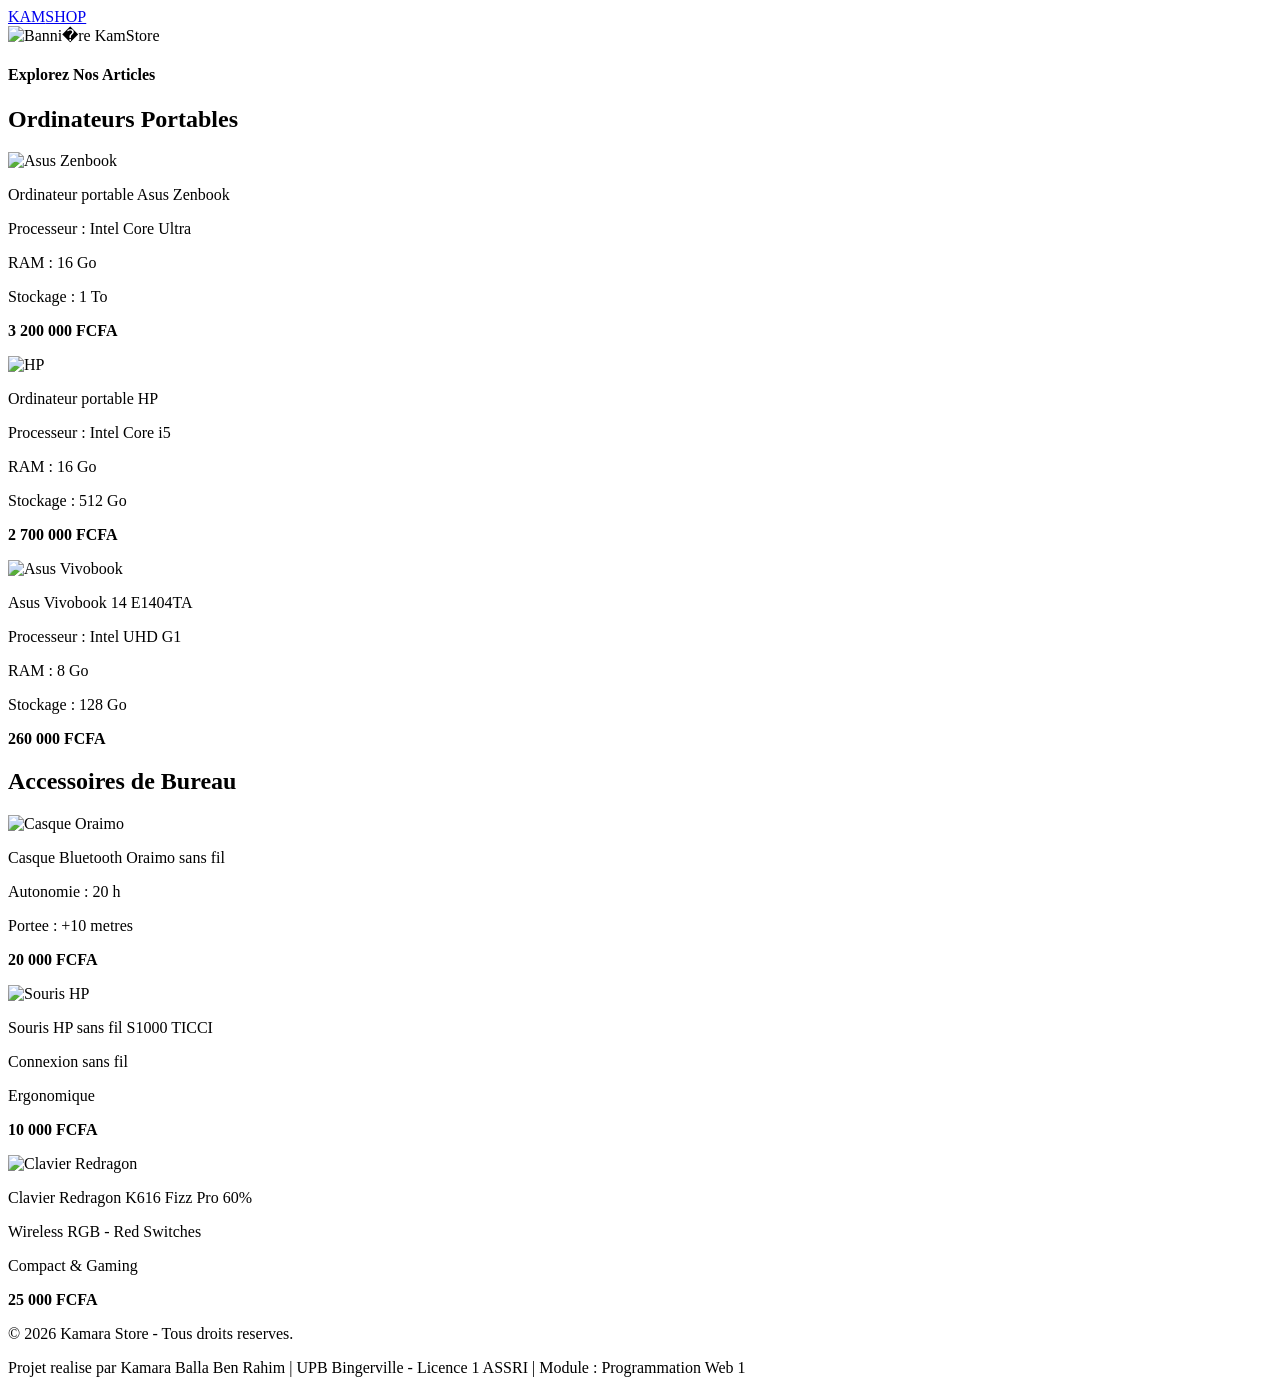
==== index.html @ 4b2f730e "Add files via upload" ====
<!DOCTYPE html>
<html lang="fr">
<head>
  <meta charset="UTF-8">
  <meta name="viewport" content="width=device-width, initial-scale=1.0">
  <title>KamShop - Boutique</title>
  <link rel="stylesheet" href="styles.css">
</head>
<body>

  <!-- ===== HEADER NAVIGATION ===== -->
  <header class="site-header">
    <div class="header-inner">
      <a href="index.html" class="logo">KAM<span>SHOP</span></a>
  </header>

  <!-- ===== CONTENU BOUTIQUE ===== -->
  <main class="boutique-main">

    <!-- Banniere -->
    <div class="boutique-banner">
      <img class="site-banner" src="image_Web/image_1780886986928.jpeg" alt="Banni�re KamStore">
    </div>

    <!-- Titre -->
    <div class="section-title">
      <h4>Explorez Nos Articles</h4>
    </div>

    <!-- ======= ORDINATEURS PORTABLES ======= -->
    <h2 class="categorie-titre">Ordinateurs Portables</h2>
    <div class="produits-grille">

      <div class="product-card">
        <img class="product-img" src="image_Web/IMG_20260606_190336_857@490558056.jpg" alt="Asus Zenbook">
        <div class="product-info">
          <p>Ordinateur portable Asus Zenbook</p>
          <p>Processeur : Intel Core Ultra</p>
          <p>RAM : 16 Go</p>
          <p>Stockage : 1 To</p>
          <p><strong>3 200 000 FCFA</strong></p>
        </div>
      </div>

      <div class="product-card">
        <img class="product-img" src="image_Web/IMG_20260606_190315_597@143045090.jpg" alt="HP">
        <div class="product-info">
          <p>Ordinateur portable HP</p>
          <p>Processeur : Intel Core i5</p>
          <p>RAM : 16 Go</p>
          <p>Stockage : 512 Go</p>
          <p><strong>2 700 000 FCFA</strong></p>
        </div>
      </div>

      <div class="product-card">
        <img class="product-img" src="image_Web/temp_Screenshot_20260607-181323.jpg" alt="Asus Vivobook">
        <div class="product-info">
          <p>Asus Vivobook 14 E1404TA</p>
          <p>Processeur : Intel UHD G1</p>
          <p>RAM : 8 Go</p>
          <p>Stockage : 128 Go</p>
          <p><strong>260 000 FCFA</strong></p>
        </div>
      </div>

    </div>

    <!-- ======= ACCESSOIRES ======= -->
    <h2 class="categorie-titre"> Accessoires de Bureau</h2>
    <div class="produits-grille">

      <div class="product-card">
        <img class="product-img" src="image_Web/Capture d'écran 2026-06-07 195706.png" alt="Casque Oraimo">
        <div class="product-info">
          <p>Casque Bluetooth Oraimo sans fil</p>
          <p>Autonomie : 20 h</p>
          <p>Portee : +10 metres</p>
          <p><strong>20 000 FCFA</strong></p>
        </div>
      </div>

      <div class="product-card">
        <img class="product-img" src="image_Web/IMG_20260606_190534_697@-1148926494.jpg" alt="Souris HP">
        <div class="product-info">
          <p>Souris HP sans fil S1000 TICCI</p>
          <p>Connexion sans fil</p>
          <p>Ergonomique</p>
          <p><strong>10 000 FCFA</strong></p>
        </div>
      </div>

      <div class="product-card">
        <img class="product-img" src="image_Web/IMG_20260606_190400_929@-1953564628.jpg" alt="Clavier Redragon">
        <div class="product-info">
          <p>Clavier Redragon K616 Fizz Pro 60%</p>
          <p>Wireless RGB - Red Switches</p>
          <p>Compact & Gaming</p>
          <p><strong>25 000 FCFA</strong></p>
        </div>
      </div>

    </div>

  </main>

  <!-- ===== FOOTER ===== -->
  <footer class="site-footer">
    <p>&copy; 2026 Kamara Store - Tous droits reserves.</p>
    <p>Projet realise par Kamara Balla Ben Rahim | UPB Bingerville - Licence 1 ASSRI | Module : Programmation Web 1</p>
  </footer>

</body>
</html>
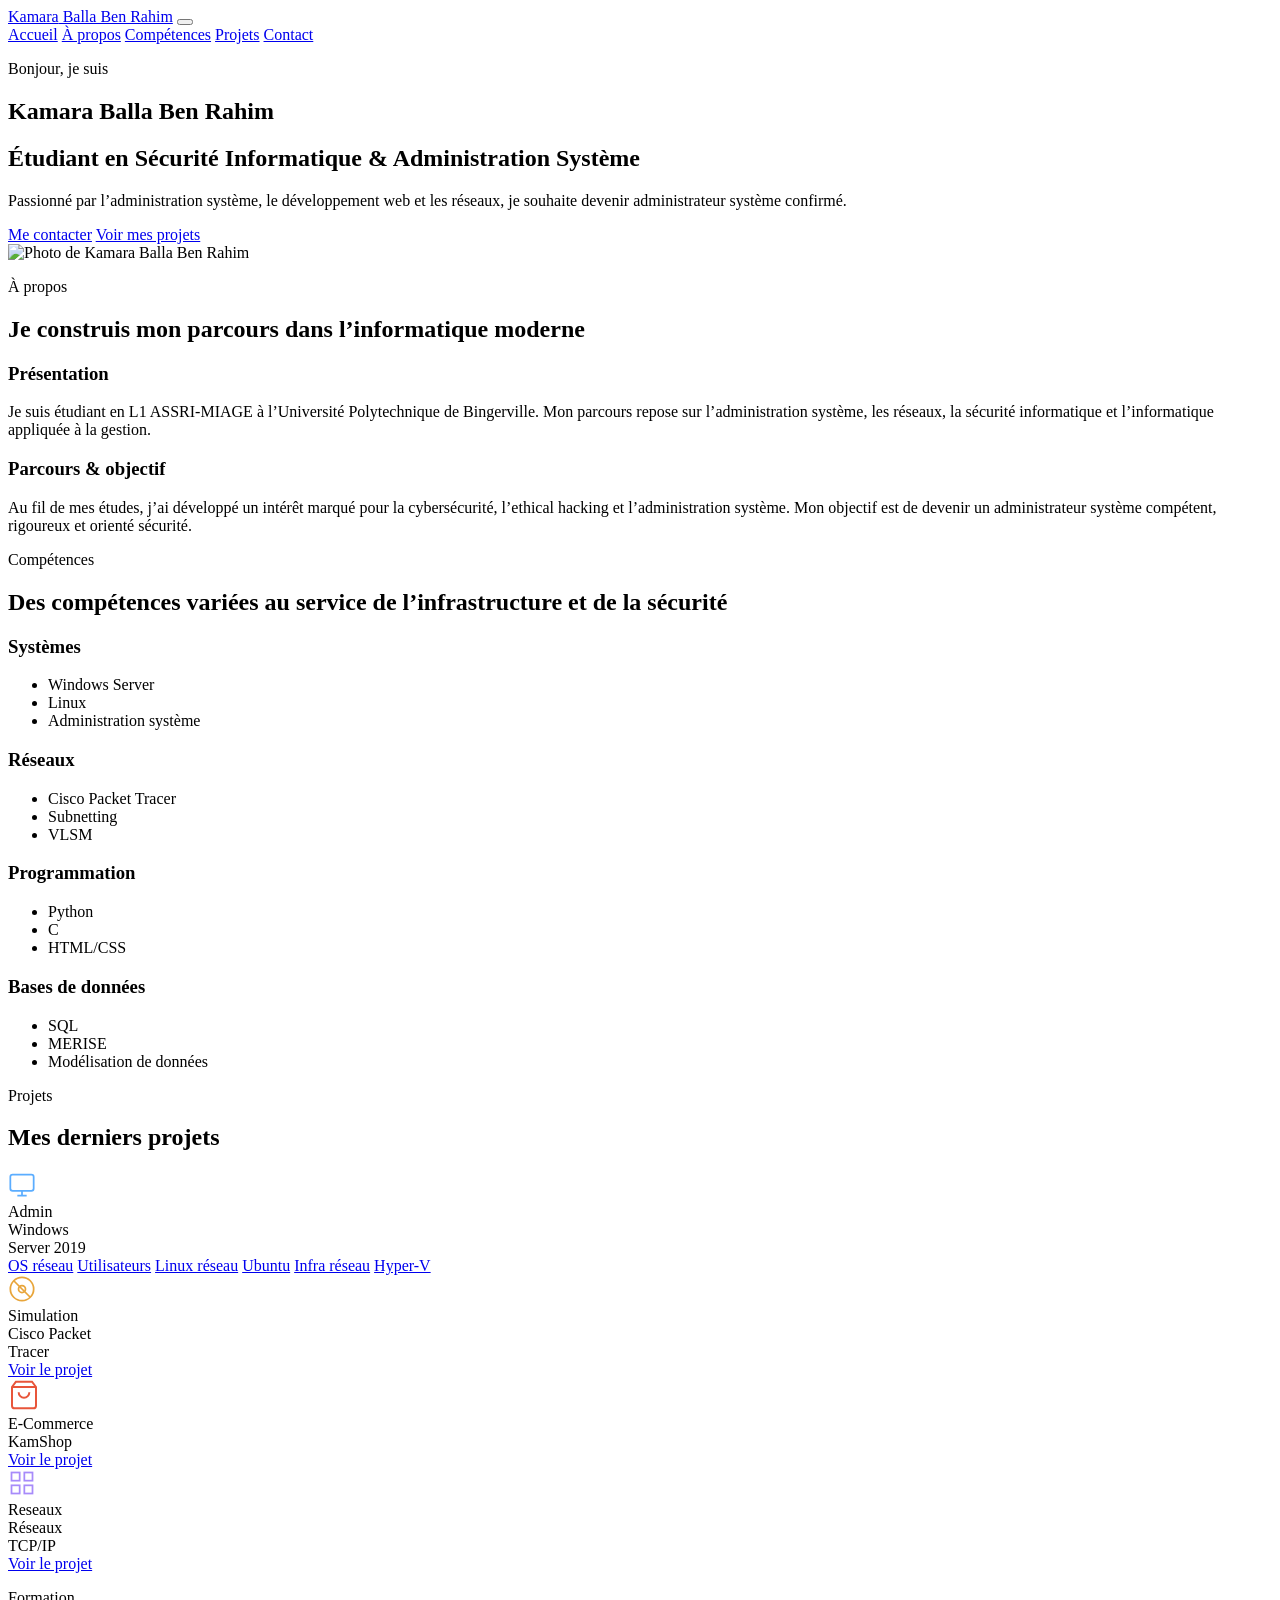
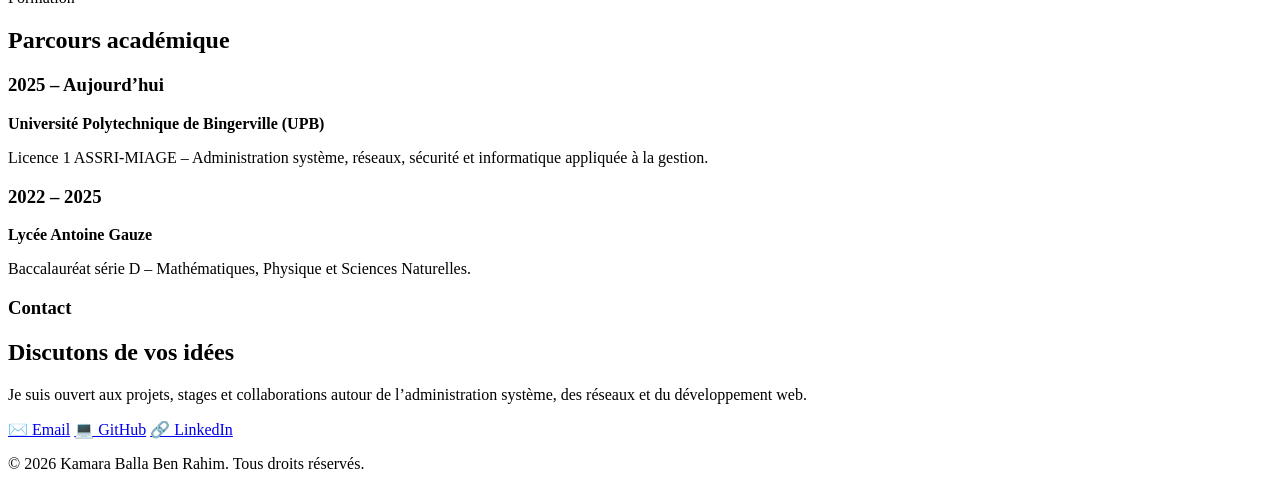
==== commit 84497282: "Add files via upload" ====
--- a/index.html
+++ b/index.html
@@ -1,114 +1,277 @@
 <!DOCTYPE html>
 <html lang="fr">
-<head>
-  <meta charset="UTF-8">
-  <meta name="viewport" content="width=device-width, initial-scale=1.0">
-  <title>KamShop - Boutique</title>
-  <link rel="stylesheet" href="styles.css">
-</head>
-<body>
-
-  <!-- ===== HEADER NAVIGATION ===== -->
-  <header class="site-header">
-    <div class="header-inner">
-      <a href="index.html" class="logo">KAM<span>SHOP</span></a>
-  </header>
-
-  <!-- ===== CONTENU BOUTIQUE ===== -->
-  <main class="boutique-main">
-
-    <!-- Banniere -->
-    <div class="boutique-banner">
-      <img class="site-banner" src="image_Web/image_1780886986928.jpeg" alt="Banni�re KamStore">
-    </div>
-
-    <!-- Titre -->
-    <div class="section-title">
-      <h4>Explorez Nos Articles</h4>
-    </div>
-
-    <!-- ======= ORDINATEURS PORTABLES ======= -->
-    <h2 class="categorie-titre">Ordinateurs Portables</h2>
-    <div class="produits-grille">
-
-      <div class="product-card">
-        <img class="product-img" src="image_Web/IMG_20260606_190336_857@490558056.jpg" alt="Asus Zenbook">
-        <div class="product-info">
-          <p>Ordinateur portable Asus Zenbook</p>
-          <p>Processeur : Intel Core Ultra</p>
-          <p>RAM : 16 Go</p>
-          <p>Stockage : 1 To</p>
-          <p><strong>3 200 000 FCFA</strong></p>
-        </div>
+  <head>
+    <meta charset="UTF-8" />
+    <meta name="viewport" content="width=device-width, initial-scale=1.0" />
+    <title>Kamara Balla Ben Rahim | Portfolio</title>
+    <meta name="description" content="Portfolio personnel de Kamara Balla Ben Rahim, étudiant en administration système, réseaux et cybersécurité." />
+    <link rel="preconnect" href="https://fonts.googleapis.com" />
+    <link rel="preconnect" href="https://fonts.gstatic.com" crossorigin />
+    <link href="https://fonts.googleapis.com/css2?family=Inter:wght@400;500;600;700;800&display=swap" rel="stylesheet" />
+    <link rel="stylesheet" href="portfolio.css" />
+  </head>
+  <body>
+    <header class="site-header">
+      <div class="container nav-wrapper">
+        <a href="#home" class="logo">Kamara<span> Balla Ben Rahim</span></a>
+        <button class="menu-toggle" aria-label="Ouvrir le menu" aria-expanded="false">
+          <span></span>
+          <span></span>
+          <span></span>
+        </button>
+        <nav class="site-nav">
+          <a href="#accueil">Accueil</a>
+          <a href="#about">À propos</a>
+          <a href="#skills">Compétences</a>
+          <a href="#projets">Projets</a>
+          <a href="#contact">Contact</a>
+        </nav>
       </div>
-
-      <div class="product-card">
-        <img class="product-img" src="image_Web/IMG_20260606_190315_597@143045090.jpg" alt="HP">
-        <div class="product-info">
-          <p>Ordinateur portable HP</p>
-          <p>Processeur : Intel Core i5</p>
-          <p>RAM : 16 Go</p>
-          <p>Stockage : 512 Go</p>
-          <p><strong>2 700 000 FCFA</strong></p>
-        </div>
+    </header>
+
+    <main id="home">
+      <section class="hero" id="accueil">
+        <div class="container hero-grid">
+          <div class="hero-content reveal">
+            <p class="hero-kicker">Bonjour, je suis</p>
+            <h1>Kamara Balla Ben Rahim</h1>
+            <h2>Étudiant en Sécurité Informatique &amp; Administration Système</h2>
+            <p class="hero-text">
+              Passionné par l’administration système, le développement web et les réseaux, je souhaite devenir administrateur système confirmé.
+            </p>
+            <div class="hero-actions">
+              <a href="#contact" class="btn btn-primary">Me contacter</a>
+              <a href="#projets" class="btn btn-secondary">Voir mes projets</a>
+            </div>
+          </div>
+
+          <div class="hero-visual reveal">
+            <img src="image_Web/kamara.png" alt="Photo de Kamara Balla Ben Rahim" class="hero-photo" />
+          </div>
+        </div>
+      </section>
+
+      <section id="about" class="section">
+        <div class="container">
+          <div class="section-heading reveal">
+            <p class="section-label">À propos</p>
+            <h2>Je construis mon parcours dans l’informatique moderne</h2>
+          </div>
+          <div class="about-grid">
+            <div class="about-card reveal">
+              <h3>Présentation</h3>
+              <p>
+                Je suis étudiant en L1 ASSRI-MIAGE à l’Université Polytechnique de Bingerville. Mon parcours repose sur l’administration système, les réseaux, la sécurité informatique et l’informatique appliquée à la gestion.
+              </p>
+            </div>
+            <div class="about-card reveal">
+              <h3>Parcours & objectif</h3>
+              <p>
+                Au fil de mes études, j’ai développé un intérêt marqué pour la cybersécurité, l’ethical hacking et l’administration système. Mon objectif est de devenir un administrateur système compétent, rigoureux et orienté sécurité.
+              </p>
+            </div>
+          </div>
+        </div>
+      </section>
+
+      <section id="skills" class="section section-alt">
+        <div class="container">
+          <div class="section-heading reveal">
+            <p class="section-label">Compétences</p>
+            <h2>Des compétences variées au service de l’infrastructure et de la sécurité</h2>
+          </div>
+
+          <div class="skills-grid">
+            <article class="skill-card reveal">
+              <h3>Systèmes</h3>
+              <ul>
+                <li>Windows Server</li>
+                <li>Linux</li>
+                <li>Administration système</li>
+              </ul>
+            </article>
+
+            <article class="skill-card reveal">
+              <h3>Réseaux</h3>
+              <ul>
+                <li>Cisco Packet Tracer</li>
+                <li>Subnetting</li>
+                <li>VLSM</li>
+              </ul>
+            </article>
+
+            <article class="skill-card reveal">
+              <h3>Programmation</h3>
+              <ul>
+                <li>Python</li>
+                <li>C</li>
+                <li>HTML/CSS</li>
+              </ul>
+            </article>
+
+            <article class="skill-card reveal">
+              <h3>Bases de données</h3>
+              <ul>
+                <li>SQL</li>
+                <li>MERISE</li>
+                <li>Modélisation de données</li>
+              </ul>
+            </article>
+          </div>
+        </div>
+      </section>
+
+      <section id="projets" class="section-projects">
+        <div class="container">
+          <div class="section-heading reveal">
+            <p class="section-label">Projets</p>
+            <h2>Mes derniers projets</h2>
+          </div>
+
+          <div class="phones-row reveal">
+            <div class="phone-mockup phone-sm">
+              <div class="phone-inner phone-bg-1">
+                <div class="phone-screen-content">
+                  <div class="screen-icon">
+                    <svg width="28" height="28" viewBox="0 0 24 24" fill="none" stroke="#5badff" stroke-width="1.5"><rect x="2" y="3" width="20" height="14" rx="2"/><path d="M8 21h8M12 17v4"/></svg>
+                  </div>
+                  <div class="screen-lines">
+                    <div class="screen-line w80"></div>
+                    <div class="screen-line w60"></div>
+                    <div class="screen-line w70"></div>
+                  </div>
+                </div>
+                <div class="phone-label">
+                  <span class="phone-tag">Admin</span>
+                  <div class="phone-title">Windows<br/>Server 2019</div>
+                  <div class="project-links">
+                    <a href=".vscode/Automatiser l'instalation d'une OS sur le reseau.pdf" target="_blank" rel="noopener noreferrer">OS réseau</a>
+                    <a href=".vscode/Gestion des utilisateurs et des groupes..pdf" target="_blank" rel="noopener noreferrer">Utilisateurs</a>
+                    <a href=".vscode/Gestion du Réseau, Connectivité et Automatisation sous Linux.pdf" target="_blank" rel="noopener noreferrer">Linux réseau</a>
+                    <a href=".vscode/Mise en place des processus et services systèmes avec Ubuntu.pdf" target="_blank" rel="noopener noreferrer">Ubuntu</a>
+                    <a href=".vscode/Mise en place et administration d’une infrastructure réseau.pdf" target="_blank" rel="noopener noreferrer">Infra réseau</a>
+                    <a href=".vscode/Rôle et Configuration Hyper-V.pdf" target="_blank" rel="noopener noreferrer">Hyper-V</a>
+                  </div>
+                </div>
+              </div>
+            </div>
+
+            <div class="phone-mockup phone-md">
+              <div class="phone-inner phone-bg-2">
+                <div class="phone-screen-content">
+                  <div class="screen-icon">
+                    <svg width="28" height="28" viewBox="0 0 24 24" fill="none" stroke="#e8a53a" stroke-width="1.5"><circle cx="12" cy="12" r="10"/><path d="M4.93 4.93l14.14 14.14"/><circle cx="12" cy="12" r="3"/></svg>
+                  </div>
+                  <div class="screen-lines">
+                    <div class="screen-line w70"></div>
+                    <div class="screen-line w50"></div>
+                    <div class="screen-line w80"></div>
+                  </div>
+                </div>
+                <div class="phone-label">
+                  <span class="phone-tag">Simulation</span>
+                  <div class="phone-title">Cisco Packet<br/>Tracer</div>
+                  <div class="project-links">
+                    <a href=".vscode/PROJET DE SIMULATION.pkt" target="_blank" rel="noopener noreferrer">Voir le projet</a>
+                  </div>
+                </div>
+              </div>
+            </div>
+
+            <div class="phone-mockup phone-lg">
+              <div class="phone-inner phone-bg-3">
+                <div class="phone-screen-content">
+                  <div class="screen-icon">
+                    <svg width="32" height="32" viewBox="0 0 24 24" fill="none" stroke="#e8553a" stroke-width="1.5"><path d="M6 2L3 6v14a2 2 0 002 2h14a2 2 0 002-2V6l-3-4z"/><line x1="3" y1="6" x2="21" y2="6"/><path d="M16 10a4 4 0 01-8 0"/></svg>
+                  </div>
+                  <div class="screen-lines">
+                    <div class="screen-line w90"></div>
+                    <div class="screen-line w60"></div>
+                    <div class="screen-line w75"></div>
+                    <div class="screen-line w50"></div>
+                  </div>
+                </div>
+                <div class="phone-label">
+                  <span class="phone-tag">E-Commerce</span>
+                  <div class="phone-title">KamShop</div>
+                  <div class="project-links">
+                    <a href="index.html" target="_blank" rel="noopener noreferrer">Voir le projet</a>
+                  </div>
+                </div>
+              </div>
+            </div>
+
+            <div class="phone-mockup phone-md">
+              <div class="phone-inner phone-bg-4">
+                <div class="phone-screen-content">
+                  <div class="screen-icon">
+                    <svg width="28" height="28" viewBox="0 0 24 24" fill="none" stroke="#a78bfa" stroke-width="1.5"><rect x="3" y="3" width="7" height="7"/><rect x="14" y="3" width="7" height="7"/><rect x="14" y="14" width="7" height="7"/><rect x="3" y="14" width="7" height="7"/></svg>
+                  </div>
+                  <div class="screen-lines">
+                    <div class="screen-line w65"></div>
+                    <div class="screen-line w80"></div>
+                    <div class="screen-line w45"></div>
+                  </div>
+                </div>
+                <div class="phone-label">
+                  <span class="phone-tag">Reseaux</span>
+                  <div class="phone-title">Réseaux<br/>TCP/IP</div>
+                  <div class="project-links">
+                    <a href=".vscode/construction d'un resau LAN avec TCP-IP.pdf" target="_blank" rel="noopener noreferrer">Voir le projet</a>
+                  </div>
+                </div>
+              </div>
+            </div>
+          </div>
+        </div>
+      </section>
+
+      <section id="education" class="section section-alt">
+        <div class="container">
+          <div class="section-heading reveal">
+            <p class="section-label">Formation</p>
+            <h2>Parcours académique</h2>
+          </div>
+
+          <div class="timeline reveal">
+            <div class="timeline-item">
+              <h3>2025 – Aujourd’hui</h3>
+              <p><strong>Université Polytechnique de Bingerville (UPB)</strong></p>
+              <p>Licence 1 ASSRI-MIAGE – Administration système, réseaux, sécurité et informatique appliquée à la gestion.</p>
+            </div>
+            <div class="timeline-item">
+              <h3>2022 – 2025</h3>
+              <p><strong>Lycée Antoine Gauze</strong></p>
+              <p>Baccalauréat série D – Mathématiques, Physique et Sciences Naturelles.</p>
+            </div>
+          </div>
+        </div>
+      </section>
+
+      <section id="contact" class="section">
+        <div class="container">
+          <h3 class="contact-title">Contact</h3>
+          <div class="contact-card reveal">
+            <h2>Discutons de vos idées</h2>
+            <p>
+              Je suis ouvert aux projets, stages et collaborations autour de l’administration système, des réseaux et du développement web.
+            </p>
+            <div class="contact-pill-group">
+              <a href="mailto:kamaraballa5666@gmail.com" class="contact-pill">✉️ Email</a>
+              <a href="https://github.com/" target="_blank" rel="noopener noreferrer" class="contact-pill">💻 GitHub</a>
+              <a href="https://www.linkedin.com/" target="_blank" rel="noopener noreferrer" class="contact-pill">🔗 LinkedIn</a>
+            </div>
+          </div>
+        </div>
+      </section>
+    </main>
+
+    <footer class="site-footer">
+      <div class="container footer-content">
+        <p>© 2026 Kamara Balla Ben Rahim. Tous droits réservés.</p>
       </div>
-
-      <div class="product-card">
-        <img class="product-img" src="image_Web/temp_Screenshot_20260607-181323.jpg" alt="Asus Vivobook">
-        <div class="product-info">
-          <p>Asus Vivobook 14 E1404TA</p>
-          <p>Processeur : Intel UHD G1</p>
-          <p>RAM : 8 Go</p>
-          <p>Stockage : 128 Go</p>
-          <p><strong>260 000 FCFA</strong></p>
-        </div>
-      </div>
-
-    </div>
-
-    <!-- ======= ACCESSOIRES ======= -->
-    <h2 class="categorie-titre"> Accessoires de Bureau</h2>
-    <div class="produits-grille">
-
-      <div class="product-card">
-        <img class="product-img" src="image_Web/Capture d'écran 2026-06-07 195706.png" alt="Casque Oraimo">
-        <div class="product-info">
-          <p>Casque Bluetooth Oraimo sans fil</p>
-          <p>Autonomie : 20 h</p>
-          <p>Portee : +10 metres</p>
-          <p><strong>20 000 FCFA</strong></p>
-        </div>
-      </div>
-
-      <div class="product-card">
-        <img class="product-img" src="image_Web/IMG_20260606_190534_697@-1148926494.jpg" alt="Souris HP">
-        <div class="product-info">
-          <p>Souris HP sans fil S1000 TICCI</p>
-          <p>Connexion sans fil</p>
-          <p>Ergonomique</p>
-          <p><strong>10 000 FCFA</strong></p>
-        </div>
-      </div>
-
-      <div class="product-card">
-        <img class="product-img" src="image_Web/IMG_20260606_190400_929@-1953564628.jpg" alt="Clavier Redragon">
-        <div class="product-info">
-          <p>Clavier Redragon K616 Fizz Pro 60%</p>
-          <p>Wireless RGB - Red Switches</p>
-          <p>Compact & Gaming</p>
-          <p><strong>25 000 FCFA</strong></p>
-        </div>
-      </div>
-
-    </div>
-
-  </main>
-
-  <!-- ===== FOOTER ===== -->
-  <footer class="site-footer">
-    <p>&copy; 2026 Kamara Store - Tous droits reserves.</p>
-    <p>Projet realise par Kamara Balla Ben Rahim | UPB Bingerville - Licence 1 ASSRI | Module : Programmation Web 1</p>
-  </footer>
-
-</body>
-</html>+    </footer>
+
+    <script src="portfolio.js"></script>
+  </body>
+</html>
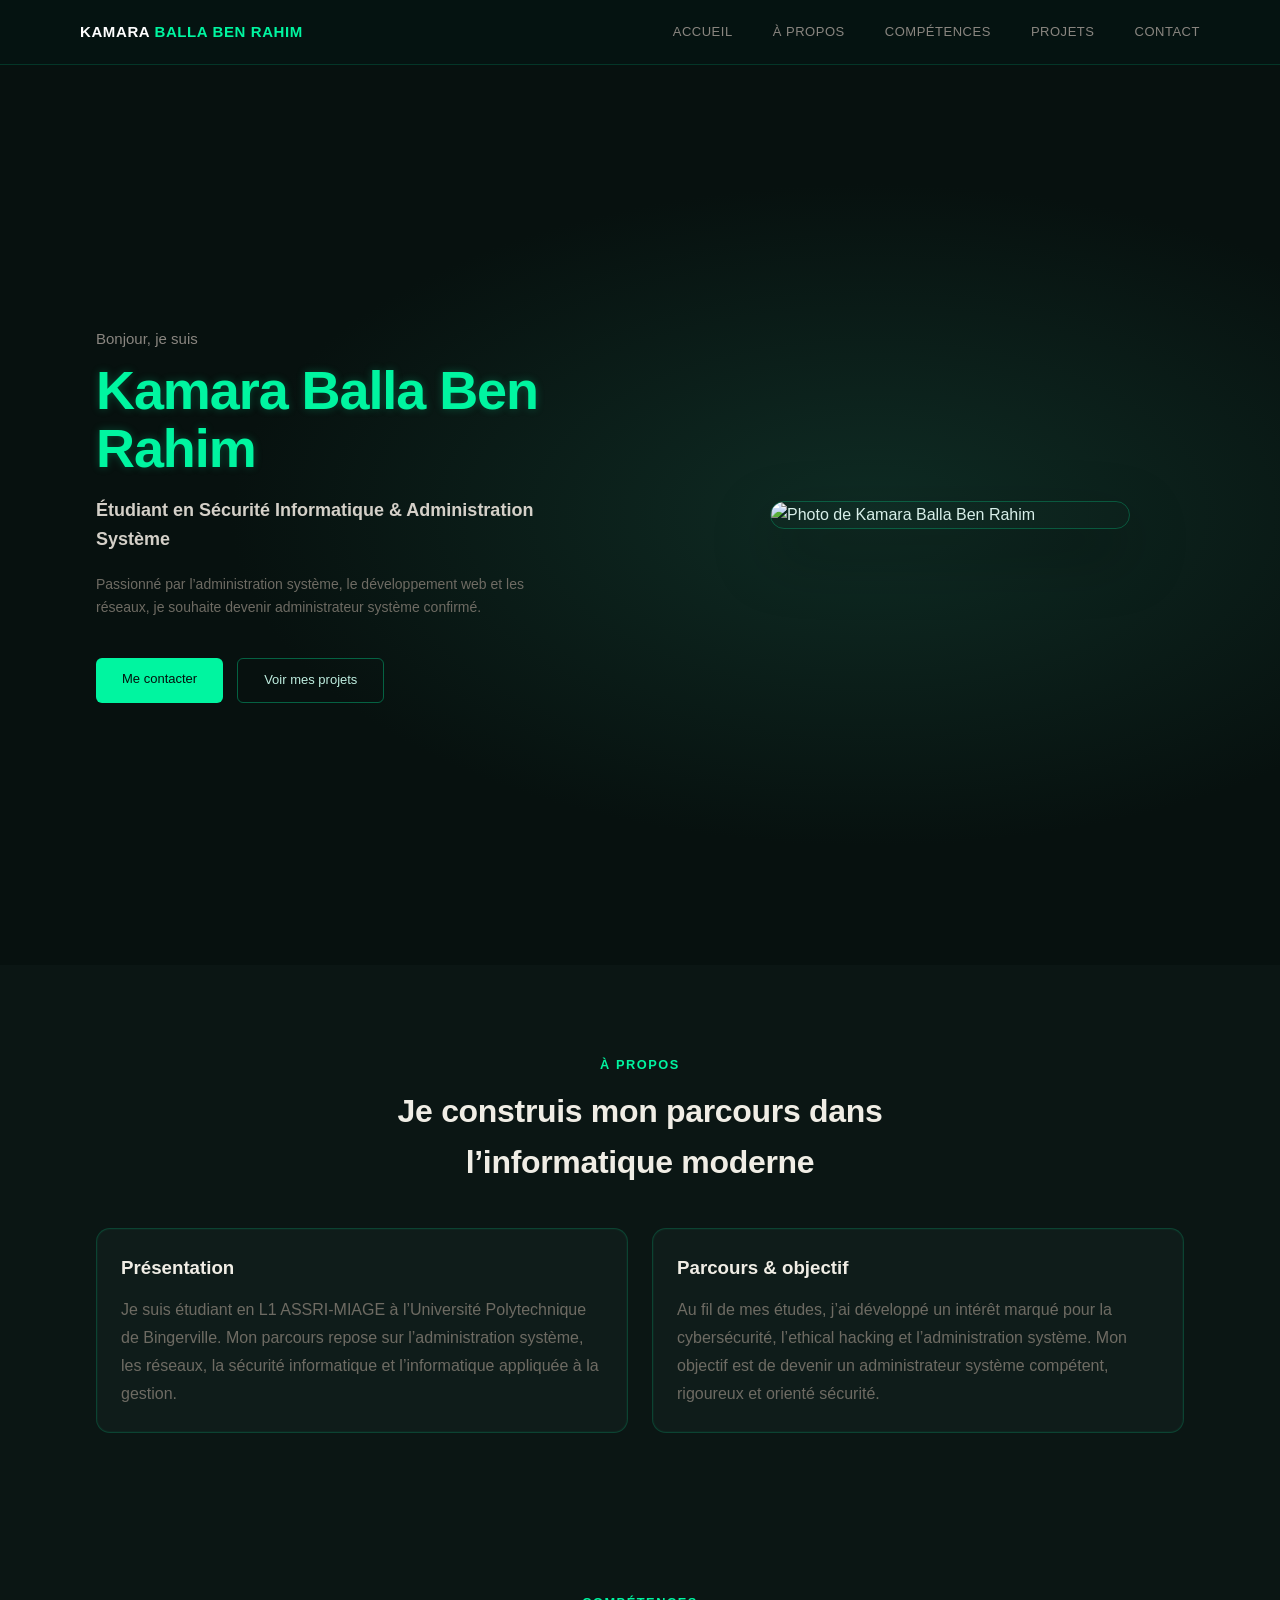
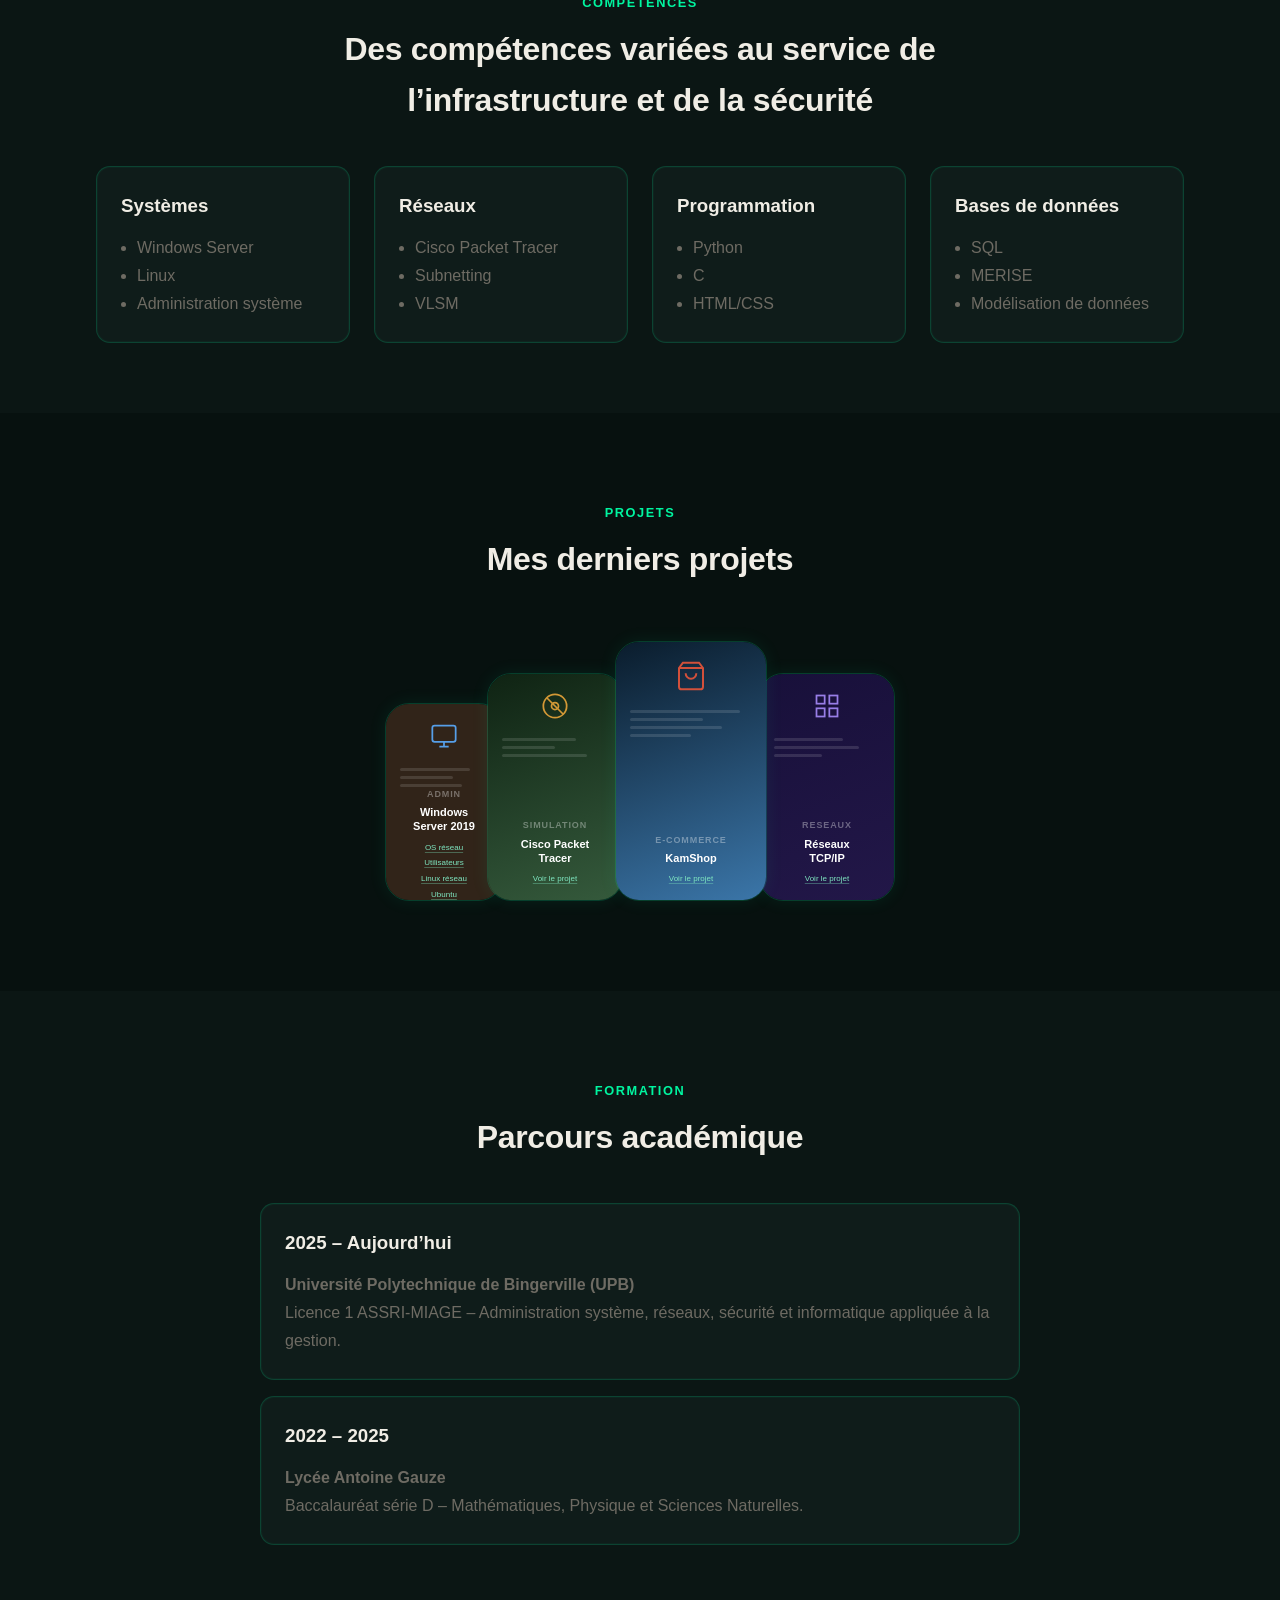
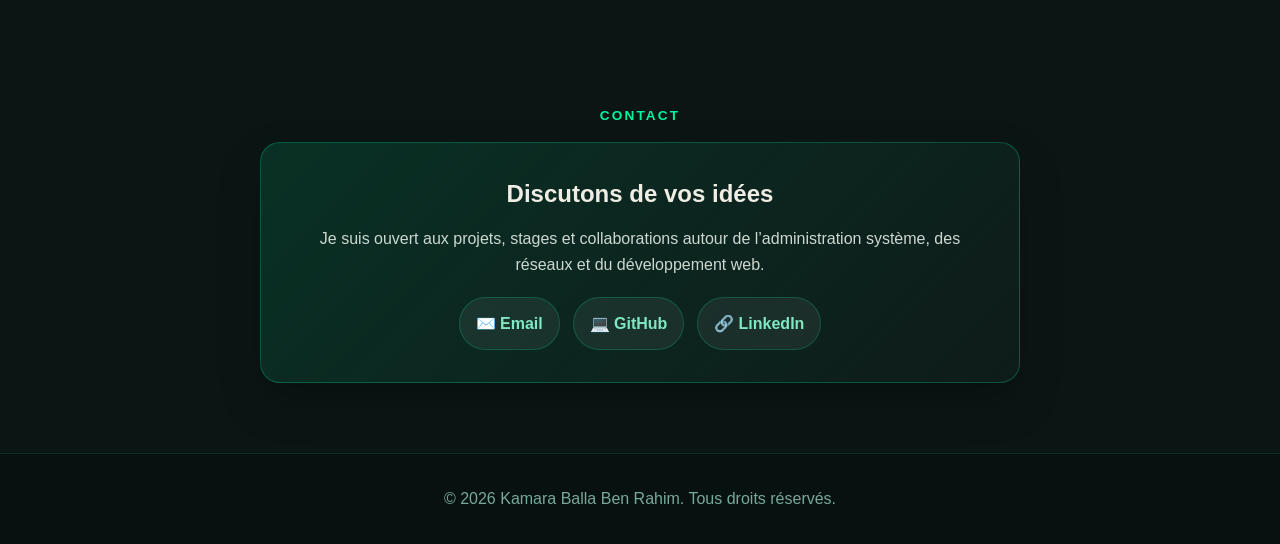
==== commit 010785e2: "Add files via upload" ====
--- a/index.html
+++ b/index.html
@@ -8,7 +8,7 @@
     <link rel="preconnect" href="https://fonts.googleapis.com" />
     <link rel="preconnect" href="https://fonts.gstatic.com" crossorigin />
     <link href="https://fonts.googleapis.com/css2?family=Inter:wght@400;500;600;700;800&display=swap" rel="stylesheet" />
-    <link rel="stylesheet" href="portfolio.css" />
+    <link rel="stylesheet" href="styles.css" />
   </head>
   <body>
     <header class="site-header">
@@ -46,7 +46,7 @@
           </div>
 
           <div class="hero-visual reveal">
-            <img src="image_Web/kamara.png" alt="Photo de Kamara Balla Ben Rahim" class="hero-photo" />
+            <img src="./image_Web/kamara.png" alt="Photo de Kamara Balla Ben Rahim" class="hero-photo" />
           </div>
         </div>
       </section>
@@ -145,12 +145,11 @@
                   <span class="phone-tag">Admin</span>
                   <div class="phone-title">Windows<br/>Server 2019</div>
                   <div class="project-links">
-                    <a href=".vscode/Automatiser l'instalation d'une OS sur le reseau.pdf" target="_blank" rel="noopener noreferrer">OS réseau</a>
-                    <a href=".vscode/Gestion des utilisateurs et des groupes..pdf" target="_blank" rel="noopener noreferrer">Utilisateurs</a>
-                    <a href=".vscode/Gestion du Réseau, Connectivité et Automatisation sous Linux.pdf" target="_blank" rel="noopener noreferrer">Linux réseau</a>
-                    <a href=".vscode/Mise en place des processus et services systèmes avec Ubuntu.pdf" target="_blank" rel="noopener noreferrer">Ubuntu</a>
-                    <a href=".vscode/Mise en place et administration d’une infrastructure réseau.pdf" target="_blank" rel="noopener noreferrer">Infra réseau</a>
-                    <a href=".vscode/Rôle et Configuration Hyper-V.pdf" target="_blank" rel="noopener noreferrer">Hyper-V</a>
+                    <a href="./Automatiser l'instalation d'une OS sur le reseau.pdf" target="_blank" rel="noopener noreferrer">OS réseau</a>
+                    <a href="./construction d'un resau LAN avec TCP-IP.pdf" target="_blank" rel="noopener noreferrer">Utilisateurs</a>
+                    <a href="./Gestion du Réseau, Connectivité et Automatisation sous Linux.pdf" target="_blank" rel="noopener noreferrer">Linux réseau</a>
+                    <a href="./Mise en place des processus et services systèmes avec Ubuntu.pdf" target="_blank" rel="noopener noreferrer">Ubuntu</a>" target="_blank" rel="noopener noreferrer">Infra réseau</a>
+                    <a href="./Rôle et Configuration Hyper-V.pdf" target="_blank" rel="noopener noreferrer">Hyper-V</a>
                   </div>
                 </div>
               </div>
@@ -195,7 +194,7 @@
                   <span class="phone-tag">E-Commerce</span>
                   <div class="phone-title">KamShop</div>
                   <div class="project-links">
-                    <a href="index.html" target="_blank" rel="noopener noreferrer">Voir le projet</a>
+                    <a href="web.html" target="_blank" rel="noopener noreferrer">Voir le projet</a>
                   </div>
                 </div>
               </div>
@@ -217,7 +216,7 @@
                   <span class="phone-tag">Reseaux</span>
                   <div class="phone-title">Réseaux<br/>TCP/IP</div>
                   <div class="project-links">
-                    <a href=".vscode/construction d'un resau LAN avec TCP-IP.pdf" target="_blank" rel="noopener noreferrer">Voir le projet</a>
+                    <a href="Mise en place et administration d’une infrastructure réseau.pdf" target="_blank" rel="noopener noreferrer">Voir le projet</a>
                   </div>
                 </div>
               </div>
--- a/styles.css
+++ b/styles.css
@@ -0,0 +1,552 @@
+* {
+  box-sizing: border-box;
+  margin: 0;
+  padding: 0;
+}
+
+html {
+  scroll-behavior: smooth;
+}
+
+body {
+  font-family: 'Inter', sans-serif;
+  background: #07110f;
+  color: #d8efe9;
+  line-height: 1.6;
+}
+
+a {
+  text-decoration: none;
+  color: inherit;
+}
+
+img {
+  max-width: 100%;
+  display: block;
+}
+
+.container {
+  width: min(1120px, calc(100% - 2rem));
+  margin: 0 auto;
+}
+
+.site-header {
+  position: sticky;
+  top: 0;
+  z-index: 100;
+  display: flex;
+  justify-content: center;
+  padding: 20px 0;
+  background: rgba(6, 20, 18, 0.92);
+  backdrop-filter: blur(10px);
+  border-bottom: 1px solid rgba(0, 255, 170, 0.15);
+}
+
+.nav-wrapper {
+  display: flex;
+  justify-content: space-between;
+  align-items: center;
+}
+
+.logo {
+  font-size: 15px;
+  font-weight: 600;
+  letter-spacing: 0.04em;
+  color: #fff;
+  text-transform: uppercase;
+}
+
+.logo span {
+  color: #00f5a0;
+}
+
+.site-nav {
+  display: flex;
+  gap: 40px;
+}
+
+.site-nav a {
+  font-size: 13px;
+  font-weight: 400;
+  color: #8a8680;
+  letter-spacing: 0.04em;
+  text-transform: uppercase;
+  transition: color 0.2s;
+}
+
+.site-nav a:hover {
+  color: #00f5a0;
+}
+
+.menu-toggle {
+  display: none;
+  flex-direction: column;
+  gap: 4px;
+  background: transparent;
+  border: none;
+  cursor: pointer;
+}
+
+.menu-toggle span {
+  width: 24px;
+  height: 2px;
+  background: #fff;
+}
+
+.hero {
+  min-height: 100vh;
+  background: radial-gradient(ellipse at 68% 50%, #0f2c24 0%, #07110f 52%);
+  display: flex;
+  align-items: center;
+  padding: 0 80px;
+  position: relative;
+  overflow: hidden;
+}
+
+.hero-grid {
+  display: grid;
+  grid-template-columns: 1.1fr 0.9fr;
+  gap: 3rem;
+  align-items: center;
+}
+
+.hero-content {
+  max-width: 460px;
+  z-index: 2;
+}
+
+.hero-visual {
+  display: flex;
+  justify-content: center;
+  align-items: center;
+}
+
+.hero-photo {
+  width: min(100%, 360px);
+  border-radius: 24px;
+  border: 1px solid rgba(0, 245, 160, 0.25);
+  box-shadow: 0 25px 60px rgba(0, 0, 0, 0.35);
+  object-fit: cover;
+  transition: transform 0.25s ease, box-shadow 0.25s ease, border-color 0.25s ease;
+}
+
+.hero-photo:hover {
+  transform: translateY(-6px) scale(1.01);
+  border-color: rgba(0, 245, 160, 0.42);
+  box-shadow: 0 20px 40px rgba(0, 0, 0, 0.35), 0 0 18px rgba(0, 245, 160, 0.16);
+}
+
+.hero-kicker {
+  font-size: 15px;
+  color: #8a8680;
+  margin-bottom: 10px;
+  font-weight: 300;
+}
+
+.hero h1 {
+  font-size: 54px;
+  font-weight: 700;
+  line-height: 1.08;
+  color: #00f5a0;
+  margin-bottom: 18px;
+  letter-spacing: -0.02em;
+  text-shadow: 0 0 8px rgba(0, 245, 160, 0.25);
+}
+
+.hero h2 {
+  font-size: 18px;
+  color: #d4d0c8;
+  margin-bottom: 20px;
+}
+
+.hero-text {
+  font-size: 14px;
+  color: #6e6b63;
+  margin-bottom: 40px;
+  font-weight: 300;
+  line-height: 1.6;
+}
+
+.hero-actions {
+  display: flex;
+  gap: 14px;
+}
+
+.btn {
+  display: inline-block;
+  font-size: 13px;
+  font-weight: 500;
+  padding: 11px 26px;
+  border-radius: 6px;
+  transition: transform 0.25s ease, box-shadow 0.25s ease, opacity 0.2s;
+}
+
+.btn:hover {
+  opacity: 0.95;
+  transform: translateY(-3px);
+  box-shadow: 0 10px 20px rgba(0, 245, 160, 0.18);
+}
+
+.btn-primary {
+  background: #00f5a0;
+  color: #03110d;
+}
+
+.btn-secondary {
+  background: transparent;
+  color: #bfeee0;
+  border: 1.5px solid rgba(0, 245, 160, 0.35);
+}
+
+.section {
+  background: #0b1614;
+  padding: 90px 80px 70px;
+  text-align: center;
+}
+
+.section-alt {
+  background: #0b1614;
+}
+
+.section-heading {
+  max-width: 700px;
+  margin: 0 auto 2.5rem;
+}
+
+.section-label {
+  color: #00f5a0;
+  font-weight: 700;
+  text-transform: uppercase;
+  letter-spacing: 0.12em;
+  font-size: 0.8rem;
+  margin-bottom: 0.65rem;
+}
+
+.section-heading h2 {
+  font-size: 32px;
+  font-weight: 600;
+  color: #f0ede5;
+  margin-bottom: 12px;
+  letter-spacing: -0.01em;
+}
+
+.about-grid {
+  display: grid;
+  grid-template-columns: repeat(2, 1fr);
+  gap: 1.5rem;
+}
+
+.about-card,
+.skill-card,
+.timeline-item,
+.contact-form {
+  background: #0f1c1a;
+  border: 1px solid rgba(0, 245, 160, 0.18);
+  border-radius: 14px;
+  padding: 1.5rem;
+  text-align: left;
+  box-shadow: 0 0 0 1px rgba(0, 245, 160, 0.04) inset;
+  transition: transform 0.25s ease, box-shadow 0.25s ease, border-color 0.25s ease;
+}
+
+.about-card:hover,
+.skill-card:hover,
+.timeline-item:hover,
+.contact-form:hover {
+  transform: translateY(-6px);
+  border-color: rgba(0, 245, 160, 0.42);
+  box-shadow: 0 16px 28px rgba(0, 0, 0, 0.28), 0 0 0 1px rgba(0, 245, 160, 0.14) inset;
+}
+
+.about-card h3,
+.skill-card h3,
+.timeline-item h3 {
+  color: #f0ede5;
+  margin-bottom: 0.8rem;
+}
+
+.about-card p,
+.skill-card li,
+.timeline-item p,
+.contact-info p,
+.contact-info li {
+  color: #6e6b63;
+  line-height: 1.75;
+}
+
+.skills-grid {
+  display: grid;
+  grid-template-columns: repeat(4, 1fr);
+  gap: 1.5rem;
+}
+
+.skill-card ul {
+  padding-left: 1rem;
+}
+
+.section-projects {
+  background: #07110f;
+  padding: 90px 80px;
+  text-align: center;
+}
+
+.section-projects h2 {
+  font-size: 32px;
+  font-weight: 600;
+  color: #f0ede5;
+  margin-bottom: 56px;
+  letter-spacing: -0.01em;
+}
+
+.phones-row {
+  display: flex;
+  justify-content: center;
+  align-items: flex-end;
+  gap: 0;
+}
+
+.phone-mockup {
+  position: relative;
+  border-radius: 24px;
+  overflow: hidden;
+  border: 1.5px solid rgba(0, 245, 160, 0.2);
+  flex-shrink: 0;
+  transition: transform 0.25s ease, box-shadow 0.25s ease, border-color 0.25s ease;
+  box-shadow: 0 0 18px rgba(0, 245, 160, 0.08);
+}
+
+.phone-mockup:hover {
+  transform: translateY(-10px);
+  z-index: 10;
+  border-color: rgba(0, 245, 160, 0.42);
+  box-shadow: 0 18px 32px rgba(0, 0, 0, 0.3), 0 0 18px rgba(0, 245, 160, 0.16);
+}
+
+.phone-sm { width: 118px; height: 198px; margin: 0 -8px; z-index: 1; }
+.phone-md { width: 136px; height: 228px; margin: 0 -8px; z-index: 2; }
+.phone-lg { width: 152px; height: 260px; z-index: 3; }
+
+.phone-inner {
+  width: 100%;
+  height: 100%;
+  display: flex;
+  flex-direction: column;
+  justify-content: space-between;
+  padding: 18px 14px 14px;
+}
+
+.phone-bg-1 { background: linear-gradient(160deg, #312419 0%, #312419 100%); }
+.phone-bg-2 { background: linear-gradient(160deg, #0f2313 0%, #355a3c  100%); }
+.phone-bg-3 { background: linear-gradient(160deg, #0a1c2c 0%, #3b76a9 100%); }
+.phone-bg-4 { background: linear-gradient(160deg, #18103a 0%, #221748 100%); }
+.phone-bg-5 { background: linear-gradient(160deg, #0e2218 0%, #142e20 100%); }
+
+.phone-screen-content {
+  display: flex;
+  flex-direction: column;
+  gap: 10px;
+}
+
+.screen-icon {
+  opacity: 0.9;
+}
+
+.screen-lines {
+  display: flex;
+  flex-direction: column;
+  gap: 5px;
+}
+
+.screen-line {
+  height: 3px;
+  background: rgba(255, 255, 255, 0.12);
+  border-radius: 2px;
+}
+
+.w90 { width: 90%; }
+.w80 { width: 80%; }
+.w75 { width: 75%; }
+.w70 { width: 70%; }
+.w65 { width: 65%; }
+.w60 { width: 60%; }
+.w55 { width: 55%; }
+.w50 { width: 50%; }
+.w45 { width: 45%; }
+
+.phone-label { display: flex; flex-direction: column; gap: 4px; }
+.phone-tag {
+  font-size: 9px;
+  font-weight: 600;
+  letter-spacing: 0.1em;
+  text-transform: uppercase;
+  color: rgba(255, 255, 255, 0.35);
+}
+
+.phone-title {
+  font-size: 11px;
+  font-weight: 600;
+  color: #fff;
+  line-height: 1.3;
+}
+
+.project-links {
+  display: flex;
+  flex-direction: column;
+  gap: 3px;
+  margin-top: 4px;
+}
+
+.project-links a {
+  font-size: 8px;
+  color: #7fe7c1;
+  text-decoration: underline;
+  text-decoration-color: rgba(127, 231, 193, 0.35);
+  text-underline-offset: 2px;
+}
+
+.project-links a:hover {
+  color: #fff;
+}
+
+.timeline {
+  display: grid;
+  gap: 1rem;
+  max-width: 760px;
+  margin: 0 auto;
+}
+
+.contact-card {
+  max-width: 760px;
+  margin: 0 auto;
+  padding: 2rem;
+  border-radius: 20px;
+  background: linear-gradient(135deg, rgba(0, 245, 160, 0.12), rgba(15, 28, 26, 0.95));
+  border: 1px solid rgba(0, 245, 160, 0.25);
+  text-align: center;
+  box-shadow: 0 20px 40px rgba(0, 0, 0, 0.25);
+  transition: transform 0.25s ease, box-shadow 0.25s ease;
+}
+
+.contact-card:hover {
+  transform: translateY(-6px);
+  box-shadow: 0 24px 46px rgba(0, 0, 0, 0.3);
+}
+
+.contact-card h2 {
+  margin-bottom: 0.8rem;
+  color: #f0ede5;
+}
+
+.contact-title {
+  color: #00f5a0;
+  font-size: 0.85rem;
+  font-weight: 700;
+  letter-spacing: 0.16em;
+  text-transform: uppercase;
+  margin: 0 0 1rem;
+  text-align: center;
+}
+
+.contact-card p {
+  color: #cdd8d1;
+  margin-bottom: 1.2rem;
+}
+
+.contact-pill-group {
+  display: flex;
+  justify-content: center;
+  flex-wrap: wrap;
+  gap: 0.8rem;
+}
+
+.contact-pill {
+  display: inline-block;
+  padding: 0.8rem 1rem;
+  border-radius: 999px;
+  background: rgba(255, 255, 255, 0.06);
+  border: 1px solid rgba(0, 245, 160, 0.2);
+  color: #7fe7c1;
+  font-weight: 600;
+  transition: transform 0.2s ease, background 0.2s ease;
+}
+
+.contact-pill:hover {
+  transform: translateY(-2px);
+  background: rgba(0, 245, 160, 0.14);
+}
+
+.site-footer {
+  padding: 2rem 0;
+  background: #07110f;
+  color: #79a99b;
+  text-align: center;
+  border-top: 1px solid rgba(0, 245, 160, 0.12);
+}
+
+.reveal {
+  opacity: 0;
+  transform: translateY(20px);
+  transition: opacity 0.6s ease, transform 0.6s ease;
+}
+
+.reveal.visible {
+  opacity: 1;
+  transform: translateY(0);
+}
+
+@media (max-width: 900px) {
+  .hero {
+    padding: 0 2rem;
+  }
+
+  .about-grid,
+  .contact-grid,
+  .skills-grid {
+    grid-template-columns: 1fr;
+  }
+
+  .phones-row {
+    flex-wrap: wrap;
+  }
+}
+
+@media (max-width: 700px) {
+  .menu-toggle {
+    display: flex;
+  }
+
+  .site-nav {
+    position: absolute;
+    top: 100%;
+    right: 1rem;
+    flex-direction: column;
+    background: #1a1a22;
+    border: 1px solid #2a2a38;
+    border-radius: 12px;
+    padding: 1rem;
+    display: none;
+    box-shadow: 0 10px 25px rgba(0,0,0,0.08);
+  }
+
+  .site-nav.open {
+    display: flex;
+  }
+
+  .hero {
+    padding: 3.5rem 1.2rem 2rem;
+  }
+
+  .hero h1 {
+    font-size: 2.3rem;
+  }
+
+  .hero-actions {
+    flex-direction: column;
+    align-items: flex-start;
+  }
+
+  .section,
+  .section-projects {
+    padding: 70px 1.2rem;
+  }
+}
